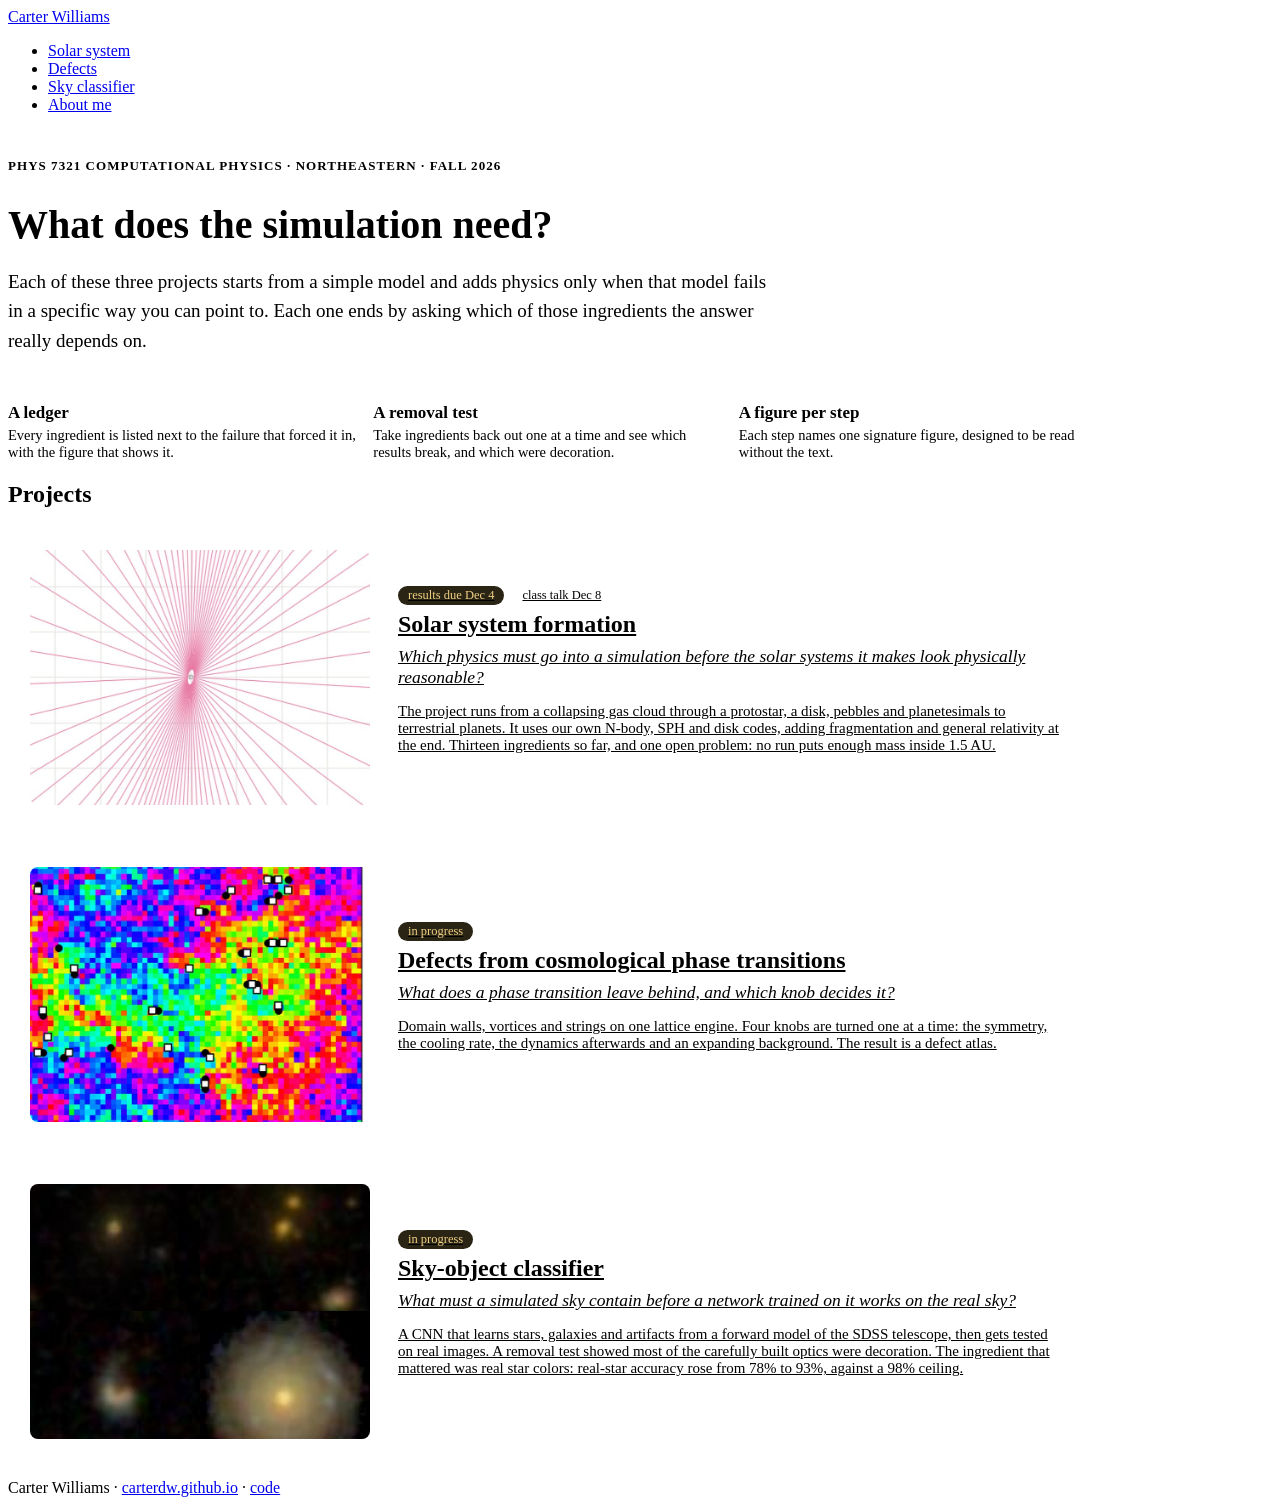
==== index.html @ 54fa2f17 "Match the academic site's space theme: navy starfield, cosmic-web banner behind each page header, br" ====
<!doctype html>
<html lang="en">
<head>
  <meta charset="utf-8">
  <meta name="viewport" content="width=device-width, initial-scale=1">
  <!-- LAUNCH: delete this line on every page to let search engines list the site -->
  <meta name="robots" content="noindex">
  <title>Computational Physics Portfolio</title>
  <meta name="description" content="Three computational physics projects by Carter Williams: solar system formation, defects from phase transitions, and a sky-object classifier.">
  <link rel="preconnect" href="https://fonts.googleapis.com">
  <link rel="preconnect" href="https://fonts.gstatic.com" crossorigin>
  <link href="https://fonts.googleapis.com/css2?family=Inter:wght@400;500;600&family=Source+Serif+4:ital,opsz,wght@0,8..60,600;1,8..60,500&display=swap" rel="stylesheet">
  <link rel="stylesheet" href="/assets/style.css">
  <link rel="stylesheet" href="assets/portfolio.css">
</head>
<body class="space">

<nav class="nav">
  <div class="nav-inner">
    <a class="brand" href="/">Carter Williams</a>
    <ul>
      <li><a href="solar-system/">Solar system</a></li>
      <li><a href="defects/">Defects</a></li>
      <li><a href="sky-classifier/">Sky classifier</a></li>
      <li><a href="/">About me</a></li>
    </ul>
  </div>
</nav>

<main class="wide">

  <header class="page-hero">
    <div class="kicker">PHYS 7321 Computational Physics · Northeastern · Fall 2026</div>
    <h1>What does the simulation need?</h1>
    <p class="lede">
      Each of these three projects starts from a simple model and adds physics only when that
      model fails in a specific way you can point to. Each one ends by asking which of those
      ingredients the answer really depends on.
    </p>
  </header>

  <section>
    <div class="method">
      <div>
        <h3>A ledger</h3>
        <p>Every ingredient is listed next to the failure that forced it in, with the figure that shows it.</p>
      </div>
      <div>
        <h3>A removal test</h3>
        <p>Take ingredients back out one at a time and see which results break, and which were decoration.</p>
      </div>
      <div>
        <h3>A figure per step</h3>
        <p>Each step names one signature figure, designed to be read without the text.</p>
      </div>
    </div>
  </section>

  <section>
    <h2>Projects</h2>

    <a class="project" href="solar-system/">
      <img src="assets/thumb-solar.jpg" alt="Fragments radiating from a super-catastrophic collision in the N-body code">
      <div>
        <div class="meta"><span class="chip running">results due Dec 4</span><span class="chip">class talk Dec 8</span></div>
        <h3>Solar system formation</h3>
        <div class="q">Which physics must go into a simulation before the solar systems it makes look physically reasonable?</div>
        <p>The project runs from a collapsing gas cloud through a protostar, a disk, pebbles and planetesimals to
           terrestrial planets. It uses our own N-body, SPH and disk codes, adding fragmentation and general relativity
           at the end. Thirteen ingredients so far, and one open problem: no run puts enough mass inside 1.5 AU.</p>
      </div>
    </a>

    <a class="project" href="defects/">
      <img src="assets/thumb-defects.jpg" alt="XY spin field coloured by angle with vortices marked">
      <div>
        <div class="meta"><span class="chip running">in progress</span></div>
        <h3>Defects from cosmological phase transitions</h3>
        <div class="q">What does a phase transition leave behind, and which knob decides it?</div>
        <p>Domain walls, vortices and strings on one lattice engine. Four knobs are turned one at a time: the symmetry,
           the cooling rate, the dynamics afterwards and an expanding background. The result is a defect atlas.</p>
      </div>
    </a>

    <a class="project" href="sky-classifier/">
      <img src="assets/thumb-classifier.jpg" alt="SDSS galaxy cutouts">
      <div>
        <div class="meta"><span class="chip running">in progress</span></div>
        <h3>Sky-object classifier</h3>
        <div class="q">What must a simulated sky contain before a network trained on it works on the real sky?</div>
        <p>A CNN that learns stars, galaxies and artifacts from a forward model of the SDSS telescope, then gets tested
           on real images. A removal test showed most of the carefully built optics were decoration. The ingredient that
           mattered was real star colors: real-star accuracy rose from 78% to 93%, against a 98% ceiling.</p>
      </div>
    </a>
  </section>

</main>

<footer>
  <span>Carter Williams · <a href="/">carterdw.github.io</a> · <a href="https://github.com/CarterDW/COMP2026/tree/Carter-Williams/agentic">code</a></span>
</footer>
</body>
</html>
---- assets/portfolio.css ----
/* Portfolio-only components. Base tokens and layout come from the academic site's
   /assets/style.css, so both sites share one look. */

main.wide { max-width: 1080px; }
.nav-inner, footer { max-width: 1080px; }

.crumb { font-size: 14px; color: var(--muted); padding-top: 28px; }
.crumb a { color: var(--muted); }

.page-hero { padding-top: 28px; max-width: 760px; }
.kicker {
  font-size: 13px; letter-spacing: .08em; text-transform: uppercase;
  color: var(--accent); font-weight: 600; margin-bottom: 10px;
}
.page-hero h1 { font-size: 40px; margin-bottom: 14px; }
.lede { font-size: 19px; line-height: 1.55; color: var(--text); }
.prose { max-width: 760px; }

/* status chips */
.chip {
  display: inline-block; font-size: 12.5px; font-weight: 500;
  padding: 2px 10px; border-radius: 999px; border: 1px solid var(--line);
  color: var(--muted); background: var(--surface); white-space: nowrap;
}
.chip.done { color: #1f7a4d; border-color: #9fd3b6; background: #eaf7f0; }
.chip.running { color: #8a5a00; border-color: #e8cf8f; background: #fdf5e1; }
.chip.next { color: var(--muted); }
@media (prefers-color-scheme: dark) {
  :root:not([data-theme="light"]) .chip.done { color: #8fdcb2; border-color: #2f5e45; background: #173126; }
  :root:not([data-theme="light"]) .chip.running { color: #f0cf84; border-color: #5e4c22; background: #2e2716; }
}
:root[data-theme="dark"] .chip.done { color: #8fdcb2; border-color: #2f5e45; background: #173126; }
:root[data-theme="dark"] .chip.running { color: #f0cf84; border-color: #5e4c22; background: #2e2716; }

/* hub: three-part method */
.method { display: grid; grid-template-columns: repeat(3, 1fr); gap: 16px; }
.method div { border-top: 2px solid var(--accent); padding-top: 12px; }
.method h3 { font-size: 17px; margin-bottom: 4px; }
.method p { font-size: 14.5px; color: var(--muted); margin: 0; }

/* hub: project panels */
.project {
  display: grid; grid-template-columns: 340px 1fr; gap: 28px; align-items: center;
  padding: 22px; margin-bottom: 18px;
  border: 1px solid var(--line); border-radius: var(--radius); background: var(--surface);
  color: var(--text);
  transition: border-color .15s ease, transform .15s ease;
}
.project:hover { border-color: var(--accent); text-decoration: none; transform: translateY(-2px); }
.project img { width: 100%; aspect-ratio: 4 / 3; object-fit: cover; border-radius: 8px; background: #fff; }
.project h3 { font-size: 24px; margin: 6px 0 8px; }
.project .q { font-family: var(--serif); font-size: 17.5px; font-style: italic; margin-bottom: 10px; }
.project p { color: var(--muted); font-size: 15px; }
.project .meta { display: flex; gap: 8px; flex-wrap: wrap; align-items: center; }

/* ledger grid */
.ledger { display: grid; grid-template-columns: repeat(auto-fill, minmax(230px, 1fr)); gap: 12px; }
.ledger .row {
  border: 1px solid var(--line); border-radius: var(--radius); background: var(--surface);
  padding: 14px 16px; display: flex; flex-direction: column; gap: 6px;
}
.ledger .row.new { border-color: var(--accent); box-shadow: inset 3px 0 0 var(--accent); }
.ledger .rung { font-size: 12.5px; color: var(--muted); display: flex; justify-content: space-between; gap: 8px; }
.ledger .ing { font-weight: 600; line-height: 1.35; }
.ledger .fail { font-size: 14px; color: var(--muted); line-height: 1.45; }
.ledger .fail b { color: var(--text); font-weight: 500; }

/* figures */
.fig { margin: 0 0 36px; }
.fig a.zoom { display: block; border: 1px solid var(--line); border-radius: var(--radius); overflow: hidden; background: #fff; }
.fig img { width: 100%; }
.fig figcaption { font-size: 14.5px; color: var(--muted); margin-top: 10px; max-width: 820px; }
.fig figcaption b { color: var(--text); font-weight: 600; }
.step-head { display: flex; align-items: baseline; gap: 12px; flex-wrap: wrap; margin-bottom: 10px; }
.step-head h3 { font-size: 21px; }

.two { display: grid; grid-template-columns: 1fr 1fr; gap: 16px; }
.movies { display: grid; grid-template-columns: repeat(3, 1fr); gap: 16px; }
.movies .fig { margin: 0; }
.movies img { aspect-ratio: 4 / 3; object-fit: contain; background: #fff; }

/* callouts */
.callout {
  border-left: 3px solid var(--accent); background: var(--accent-soft);
  padding: 14px 18px; border-radius: 0 var(--radius) var(--radius) 0; margin: 8px 0 24px;
}
.callout p:last-child { margin: 0; }

/* steps still to come */
.todo-list { list-style: none; padding: 0; margin: 0; }
.todo-list li { display: grid; grid-template-columns: 90px 1fr; gap: 14px; padding: 10px 0; border-bottom: 1px dashed var(--line); }
.todo-list li:last-child { border-bottom: 0; }

table.knobs { width: 100%; border-collapse: collapse; font-size: 15px; }
table.knobs th, table.knobs td { text-align: left; padding: 9px 10px; border-bottom: 1px solid var(--line); vertical-align: top; }
table.knobs th { color: var(--muted); font-weight: 500; font-size: 13.5px; }

.stat-row { display: grid; grid-template-columns: repeat(4, 1fr); gap: 12px; margin: 8px 0 28px; }
.stat { border: 1px solid var(--line); border-radius: var(--radius); background: var(--surface); padding: 12px 14px; }
.stat .v { font: 600 26px/1.2 var(--serif); }
.stat .l { font-size: 13px; color: var(--muted); }

@media (max-width: 760px) {
  .page-hero h1 { font-size: 30px; }
  .lede { font-size: 17px; }
  .method, .two, .movies { grid-template-columns: 1fr; }
  .project { grid-template-columns: 1fr; gap: 16px; padding: 16px; }
  .stat-row { grid-template-columns: 1fr 1fr; }
  .todo-list li { grid-template-columns: 1fr; gap: 4px; }
  table.knobs { font-size: 14px; }
}

/* space theme (body.space, set on every page): dark versions of the light-only colors */
body.space .chip { background: rgba(255, 255, 255, .04); }
body.space .chip.done { color: #8fdcb2; border-color: #2f5e45; background: #132a22; }
body.space .chip.running { color: #f0cf84; border-color: #5e4c22; background: #2a2414; }
body.space .fig a.zoom { border-color: rgba(255, 255, 255, .12); }   /* figures stay on white: matplotlib output */
body.space .project:hover, body.space .card:hover { border-color: var(--accent); }
body.space .method div { border-top-color: var(--accent); }
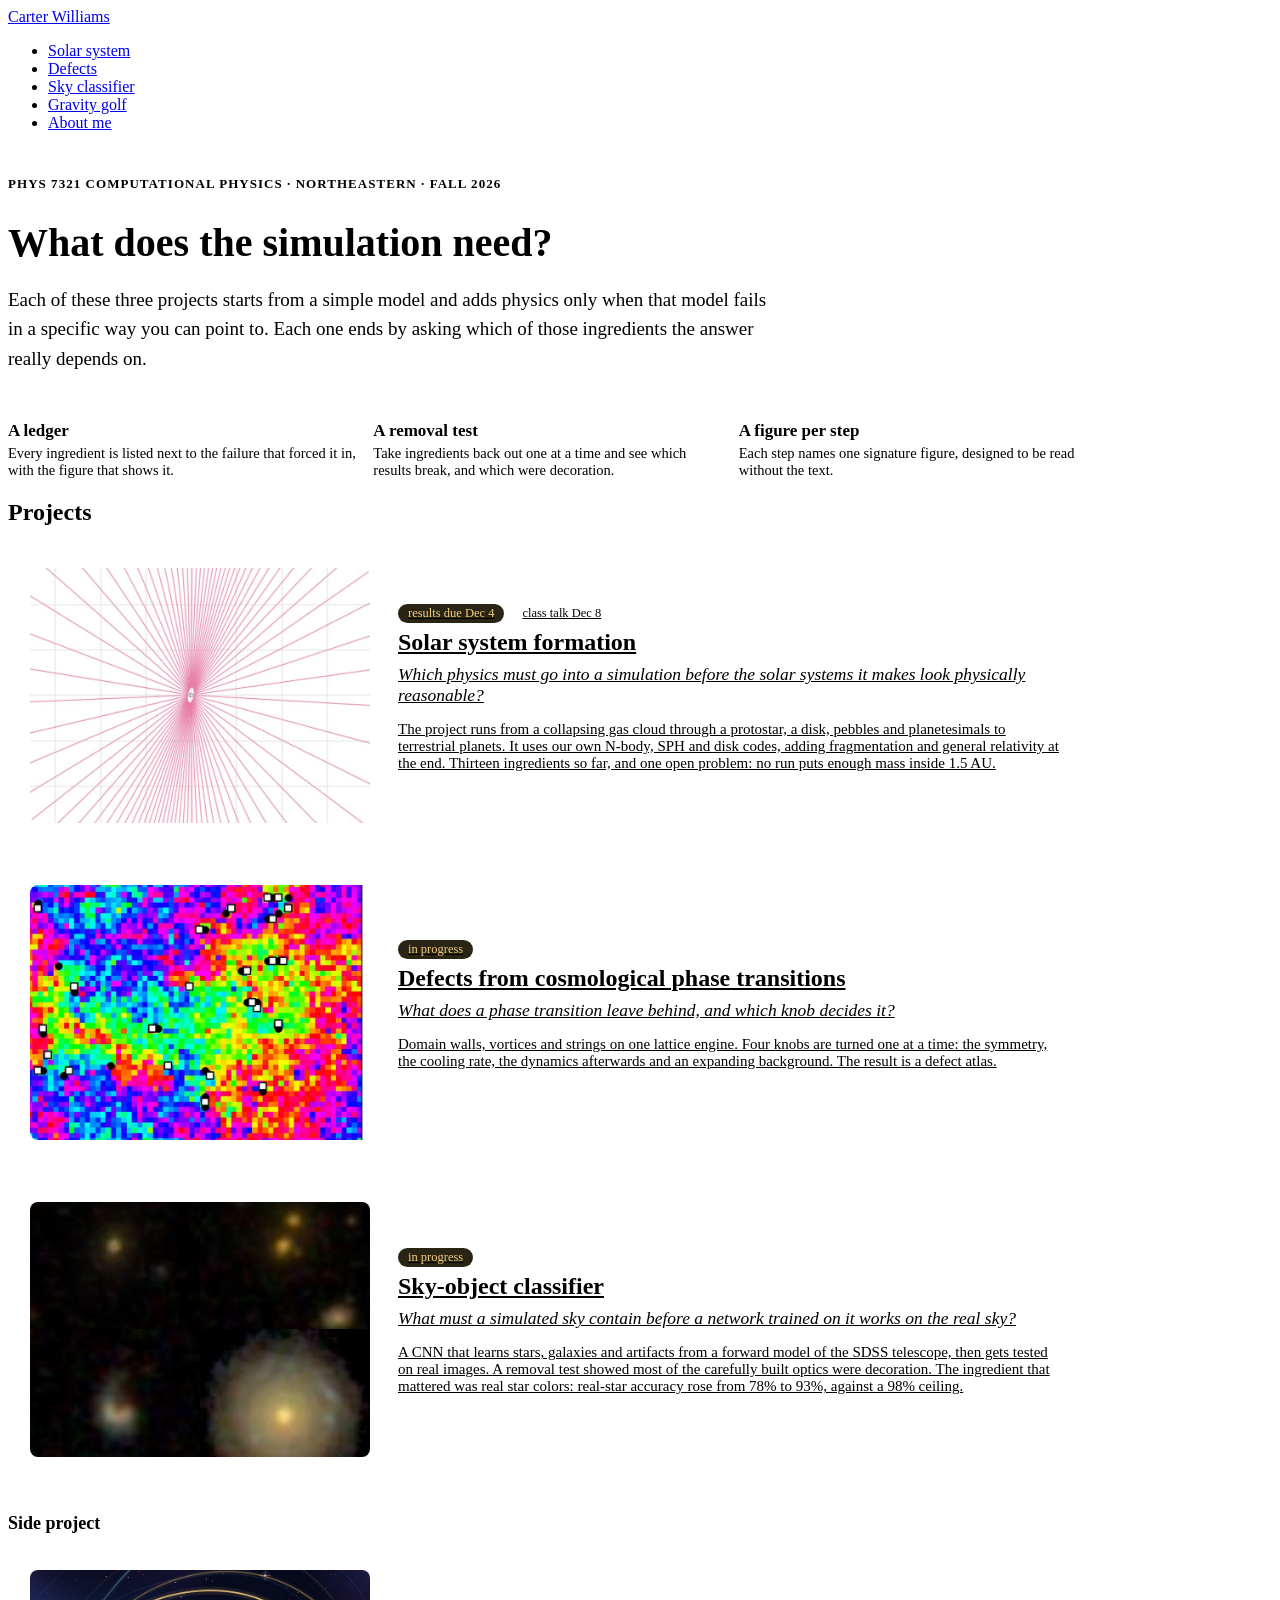
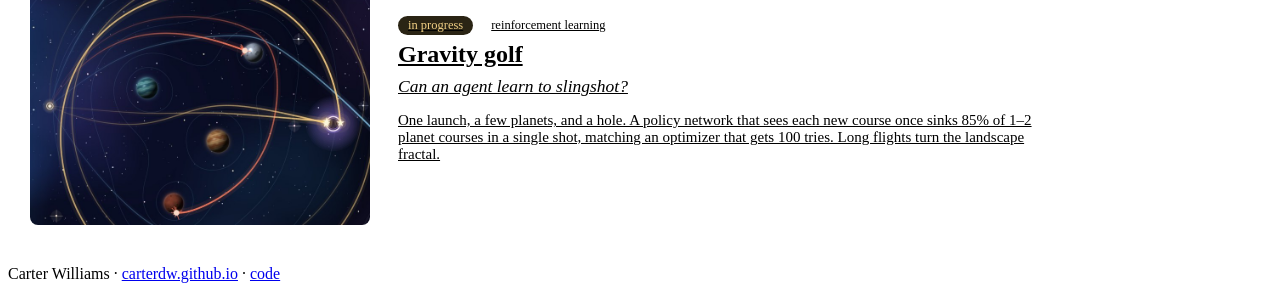
==== commit e63cd3aa: "Add gravity golf as a side-project page (landscape, fractal boundary, CMA-ES baseline, one-shot poli" ====
--- a/index.html
+++ b/index.html
@@ -22,6 +22,7 @@
       <li><a href="solar-system/">Solar system</a></li>
       <li><a href="defects/">Defects</a></li>
       <li><a href="sky-classifier/">Sky classifier</a></li>
+      <li><a href="gravity-golf/">Gravity golf</a></li>
       <li><a href="/">About me</a></li>
     </ul>
   </div>
@@ -93,6 +94,18 @@
            mattered was real star colors: real-star accuracy rose from 78% to 93%, against a 98% ceiling.</p>
       </div>
     </a>
+
+    <h3 class="subhead">Side project</h3>
+    <a class="project" href="gravity-golf/">
+      <img src="assets/thumb-golf.jpg" alt="A rendered gravity golf course with looping shots around four planets">
+      <div>
+        <div class="meta"><span class="chip running">in progress</span><span class="chip">reinforcement learning</span></div>
+        <h3>Gravity golf</h3>
+        <div class="q">Can an agent learn to slingshot?</div>
+        <p>One launch, a few planets, and a hole. A policy network that sees each new course once sinks 85% of 1–2 planet
+           courses in a single shot, matching an optimizer that gets 100 tries. Long flights turn the landscape fractal.</p>
+      </div>
+    </a>
   </section>
 
 </main>
--- a/assets/portfolio.css
+++ b/assets/portfolio.css
@@ -77,7 +77,7 @@
 .two { display: grid; grid-template-columns: 1fr 1fr; gap: 16px; }
 .movies { display: grid; grid-template-columns: repeat(3, 1fr); gap: 16px; }
 .movies .fig { margin: 0; }
-.movies img { aspect-ratio: 4 / 3; object-fit: contain; background: #fff; }
+.movies img, .movies video { aspect-ratio: 4 / 3; object-fit: contain; background: #fff; width: 100%; display: block; }
 
 /* callouts */
 .callout {
@@ -117,3 +117,5 @@
 body.space .fig a.zoom { border-color: rgba(255, 255, 255, .12); }   /* figures stay on white: matplotlib output */
 body.space .project:hover, body.space .card:hover { border-color: var(--accent); }
 body.space .method div { border-top-color: var(--accent); }
+
+.subhead { font-size: 18px; color: var(--muted); margin: 34px 0 14px; font-weight: 600; }
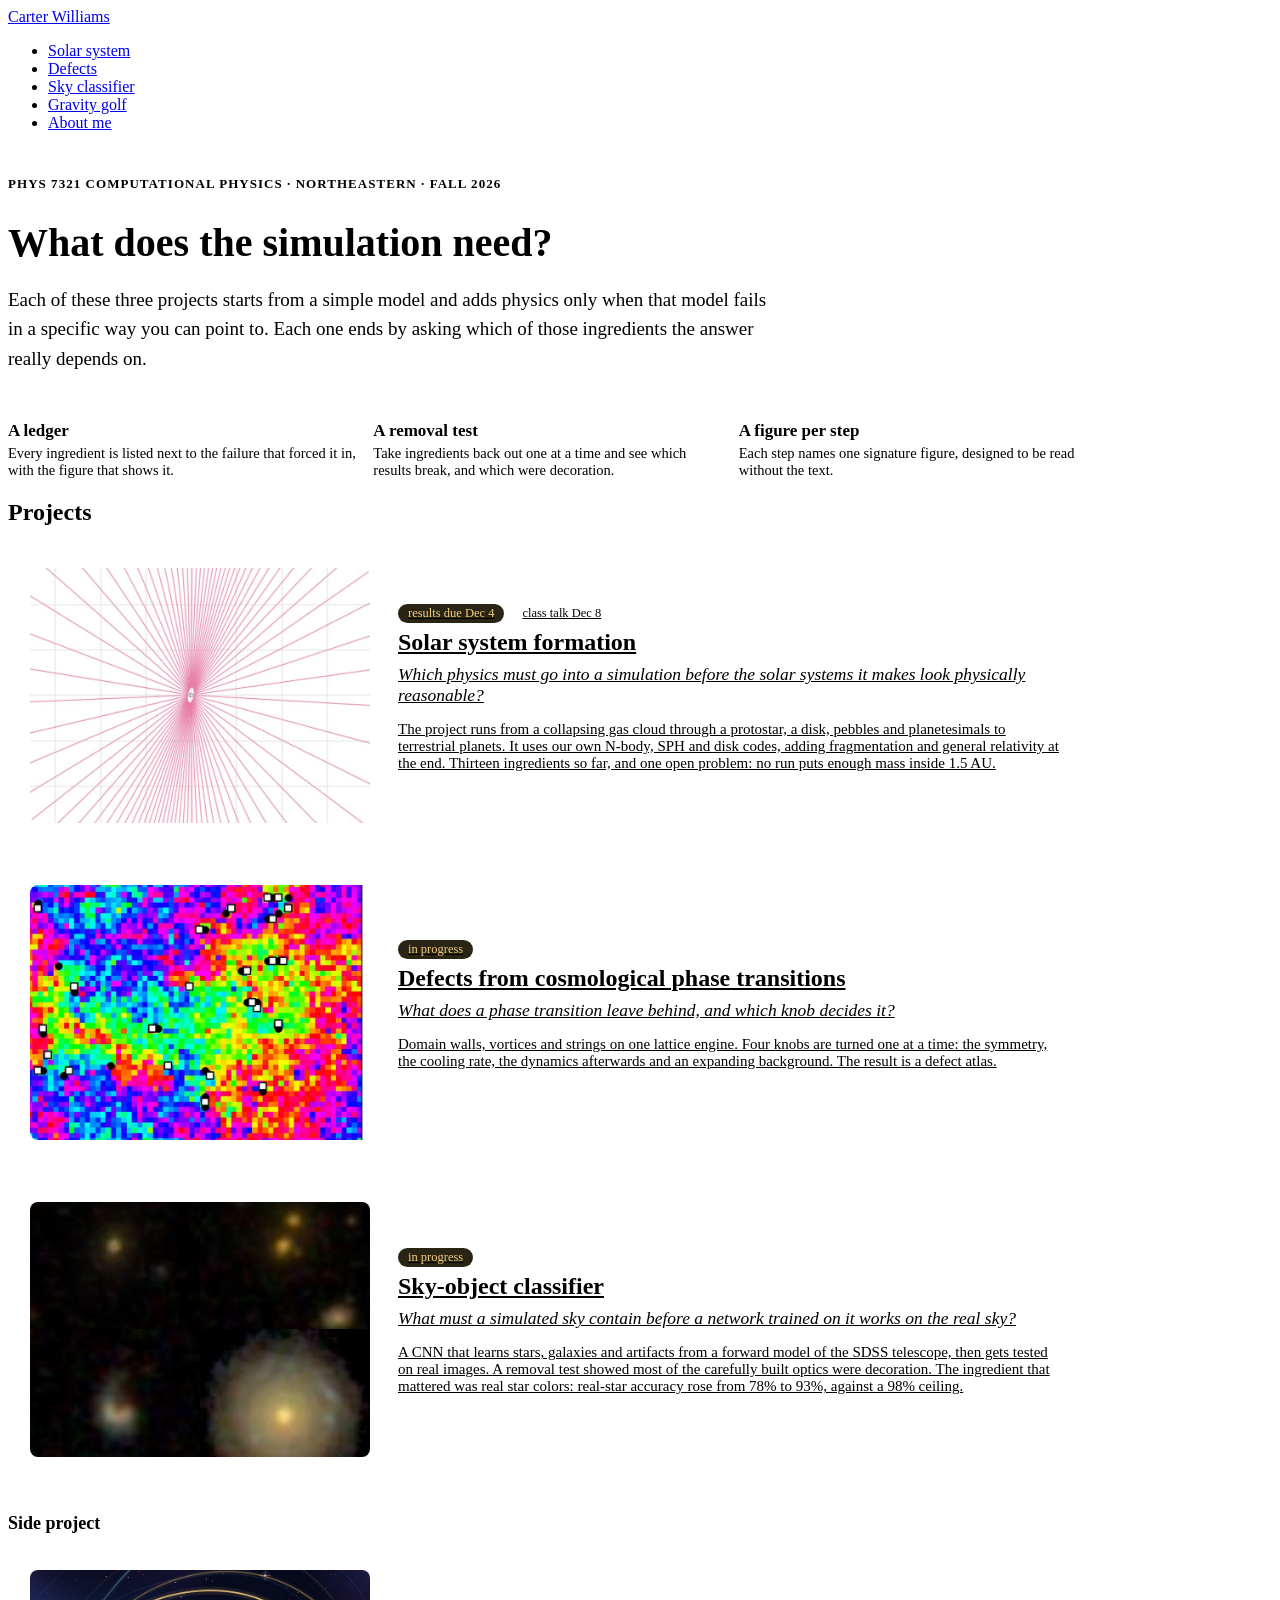
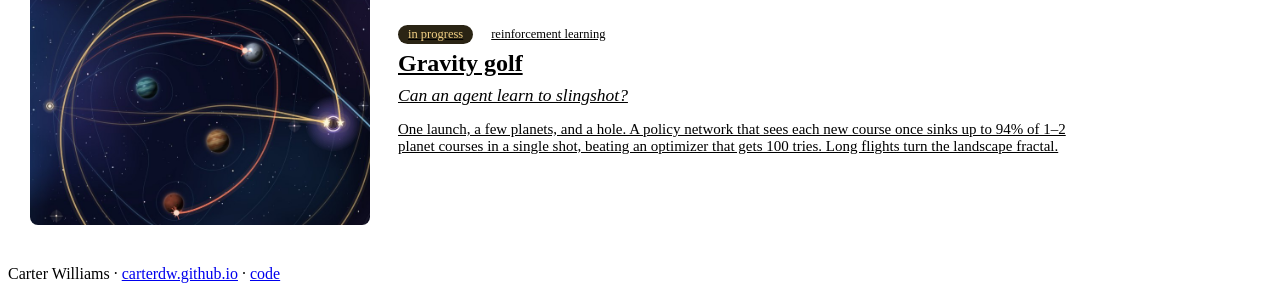
==== commit dab9181e: "Sky classifier: the anomaly hunt. Gravity golf: three wide seeds (85-94%). The sky-classifier page g" ====
--- a/index.html
+++ b/index.html
@@ -102,8 +102,8 @@
         <div class="meta"><span class="chip running">in progress</span><span class="chip">reinforcement learning</span></div>
         <h3>Gravity golf</h3>
         <div class="q">Can an agent learn to slingshot?</div>
-        <p>One launch, a few planets, and a hole. A policy network that sees each new course once sinks 85% of 1–2 planet
-           courses in a single shot, matching an optimizer that gets 100 tries. Long flights turn the landscape fractal.</p>
+        <p>One launch, a few planets, and a hole. A policy network that sees each new course once sinks up to 94% of 1–2 planet
+           courses in a single shot, beating an optimizer that gets 100 tries. Long flights turn the landscape fractal.</p>
       </div>
     </a>
   </section>
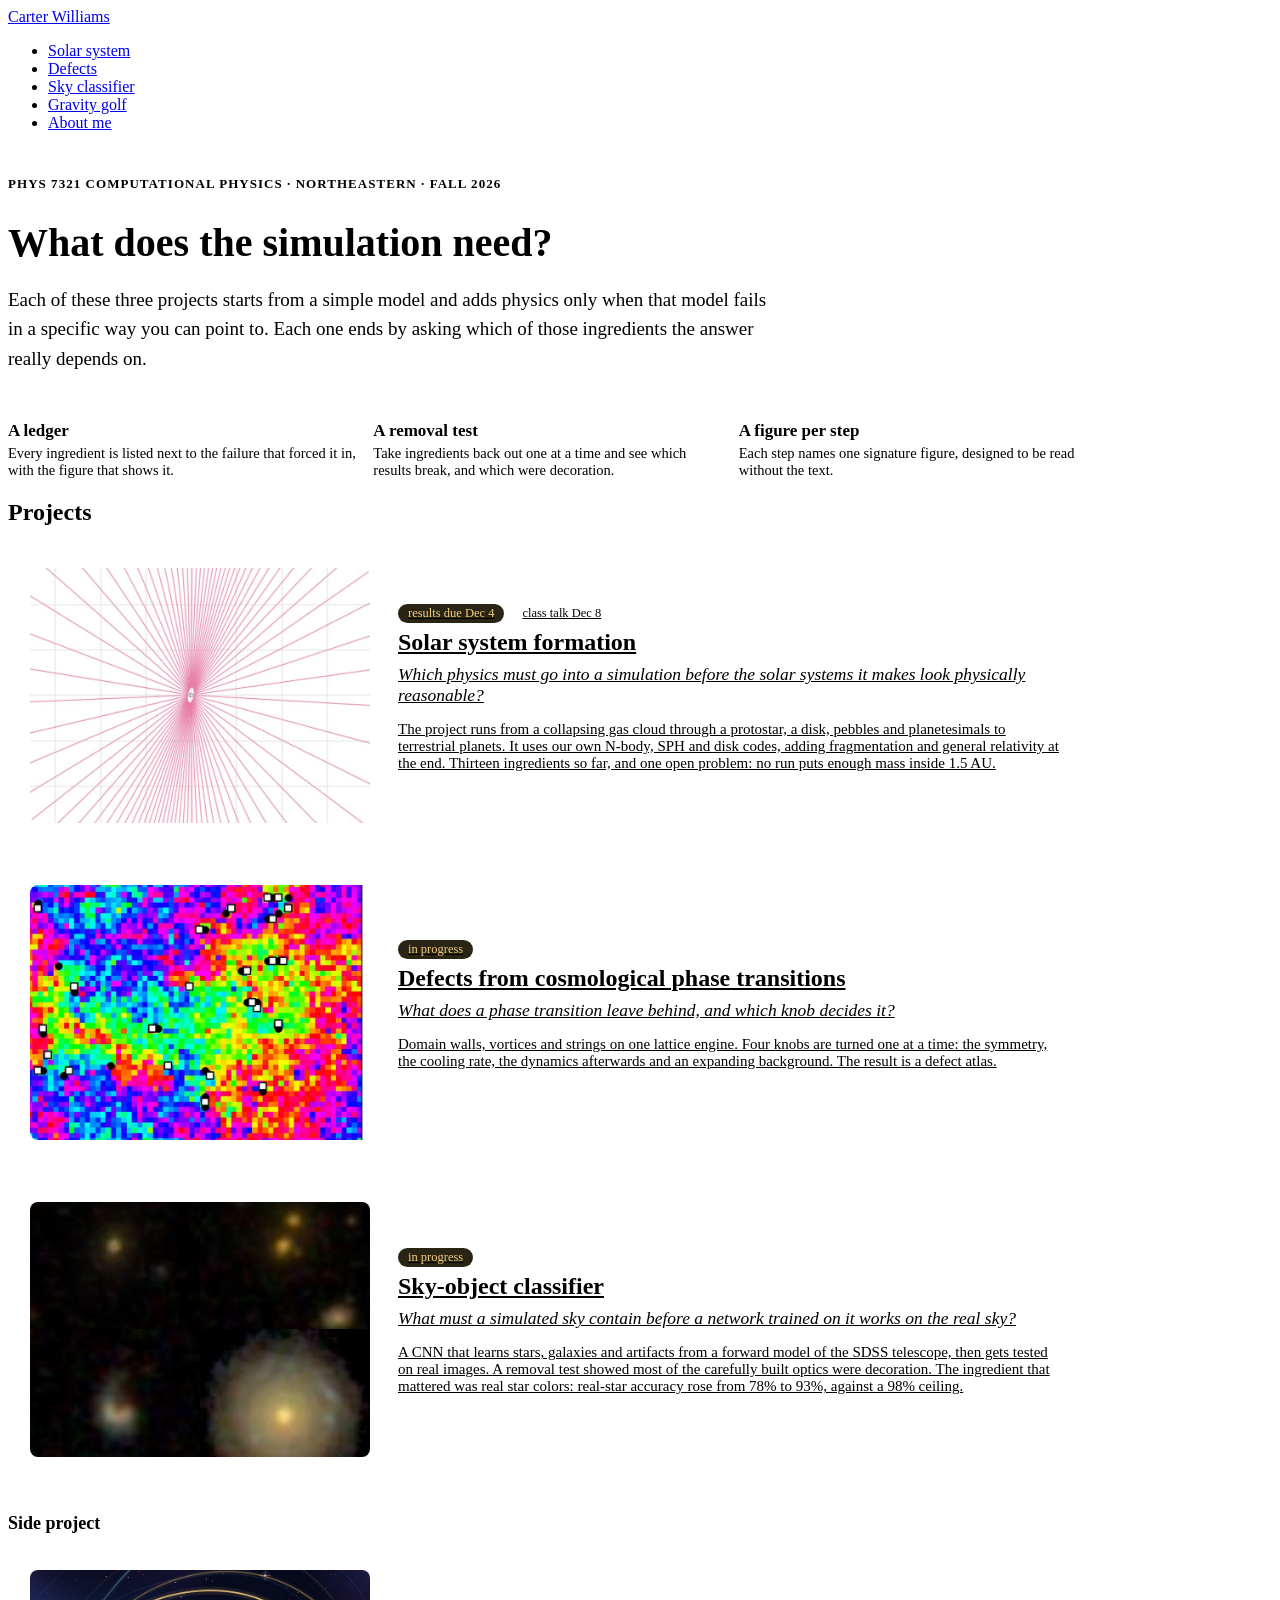
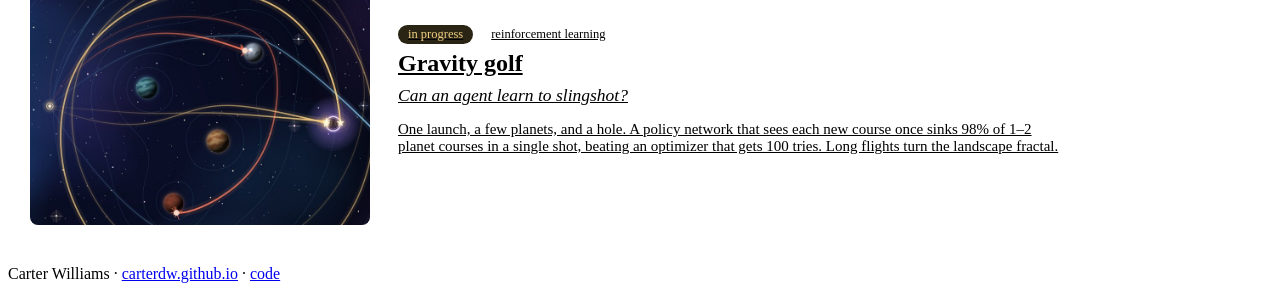
==== commit 76dcbc49: "Gravity golf: step 3 done. Long-flight game: 98% of 1-2 planet courses in one shot; robust-basin fig" ====
--- a/index.html
+++ b/index.html
@@ -102,7 +102,7 @@
         <div class="meta"><span class="chip running">in progress</span><span class="chip">reinforcement learning</span></div>
         <h3>Gravity golf</h3>
         <div class="q">Can an agent learn to slingshot?</div>
-        <p>One launch, a few planets, and a hole. A policy network that sees each new course once sinks up to 94% of 1–2 planet
+        <p>One launch, a few planets, and a hole. A policy network that sees each new course once sinks 98% of 1–2 planet
            courses in a single shot, beating an optimizer that gets 100 tries. Long flights turn the landscape fractal.</p>
       </div>
     </a>
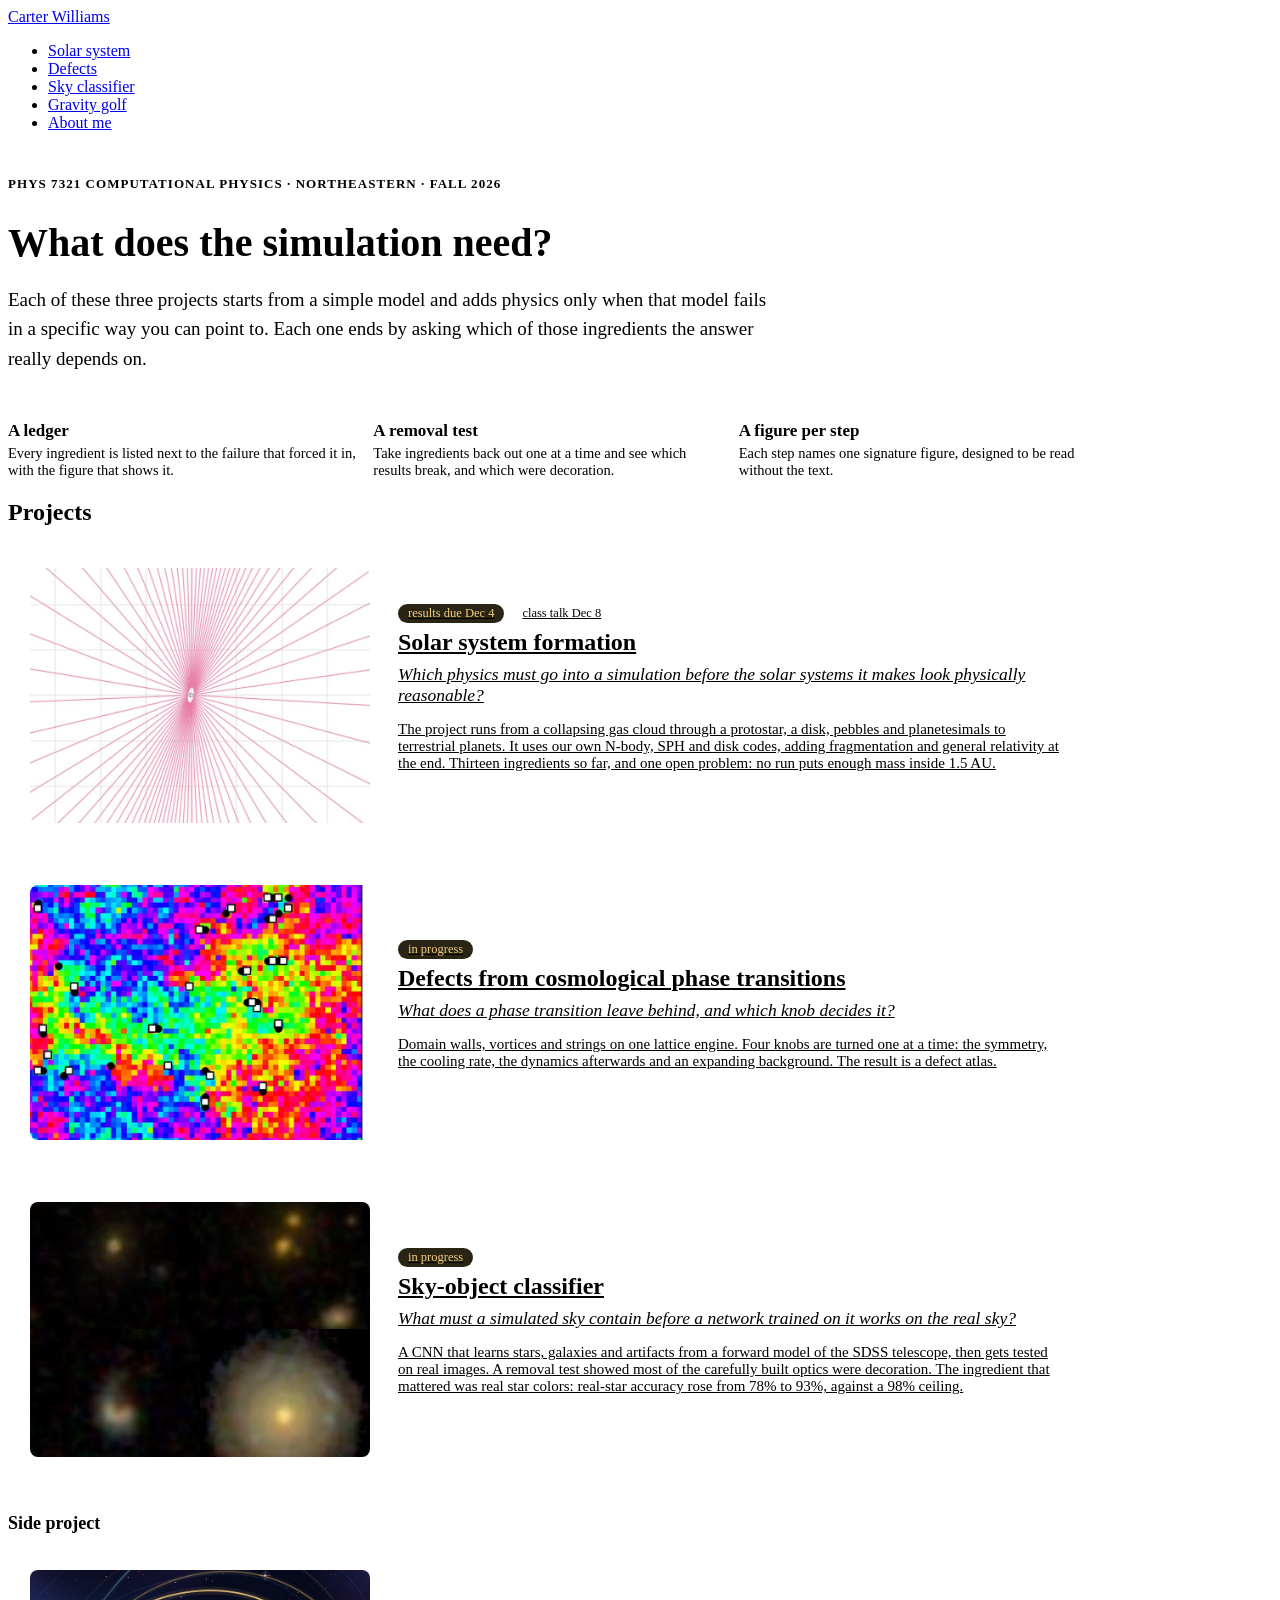
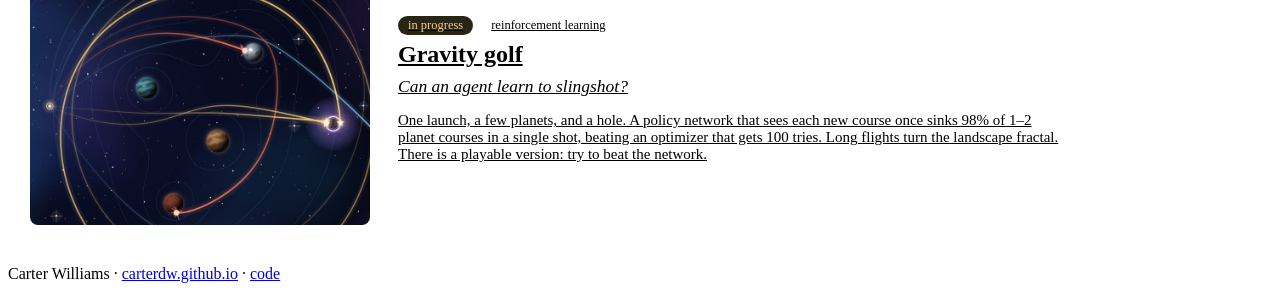
==== commit 6e7dd0d5: "Gravity golf: playable version (40 holes, drag to aim, watch the network and the optimizer) Co-Autho" ====
--- a/index.html
+++ b/index.html
@@ -103,7 +103,8 @@
         <h3>Gravity golf</h3>
         <div class="q">Can an agent learn to slingshot?</div>
         <p>One launch, a few planets, and a hole. A policy network that sees each new course once sinks 98% of 1–2 planet
-           courses in a single shot, beating an optimizer that gets 100 tries. Long flights turn the landscape fractal.</p>
+           courses in a single shot, beating an optimizer that gets 100 tries. Long flights turn the landscape fractal.
+           There is a playable version: try to beat the network.</p>
       </div>
     </a>
   </section>
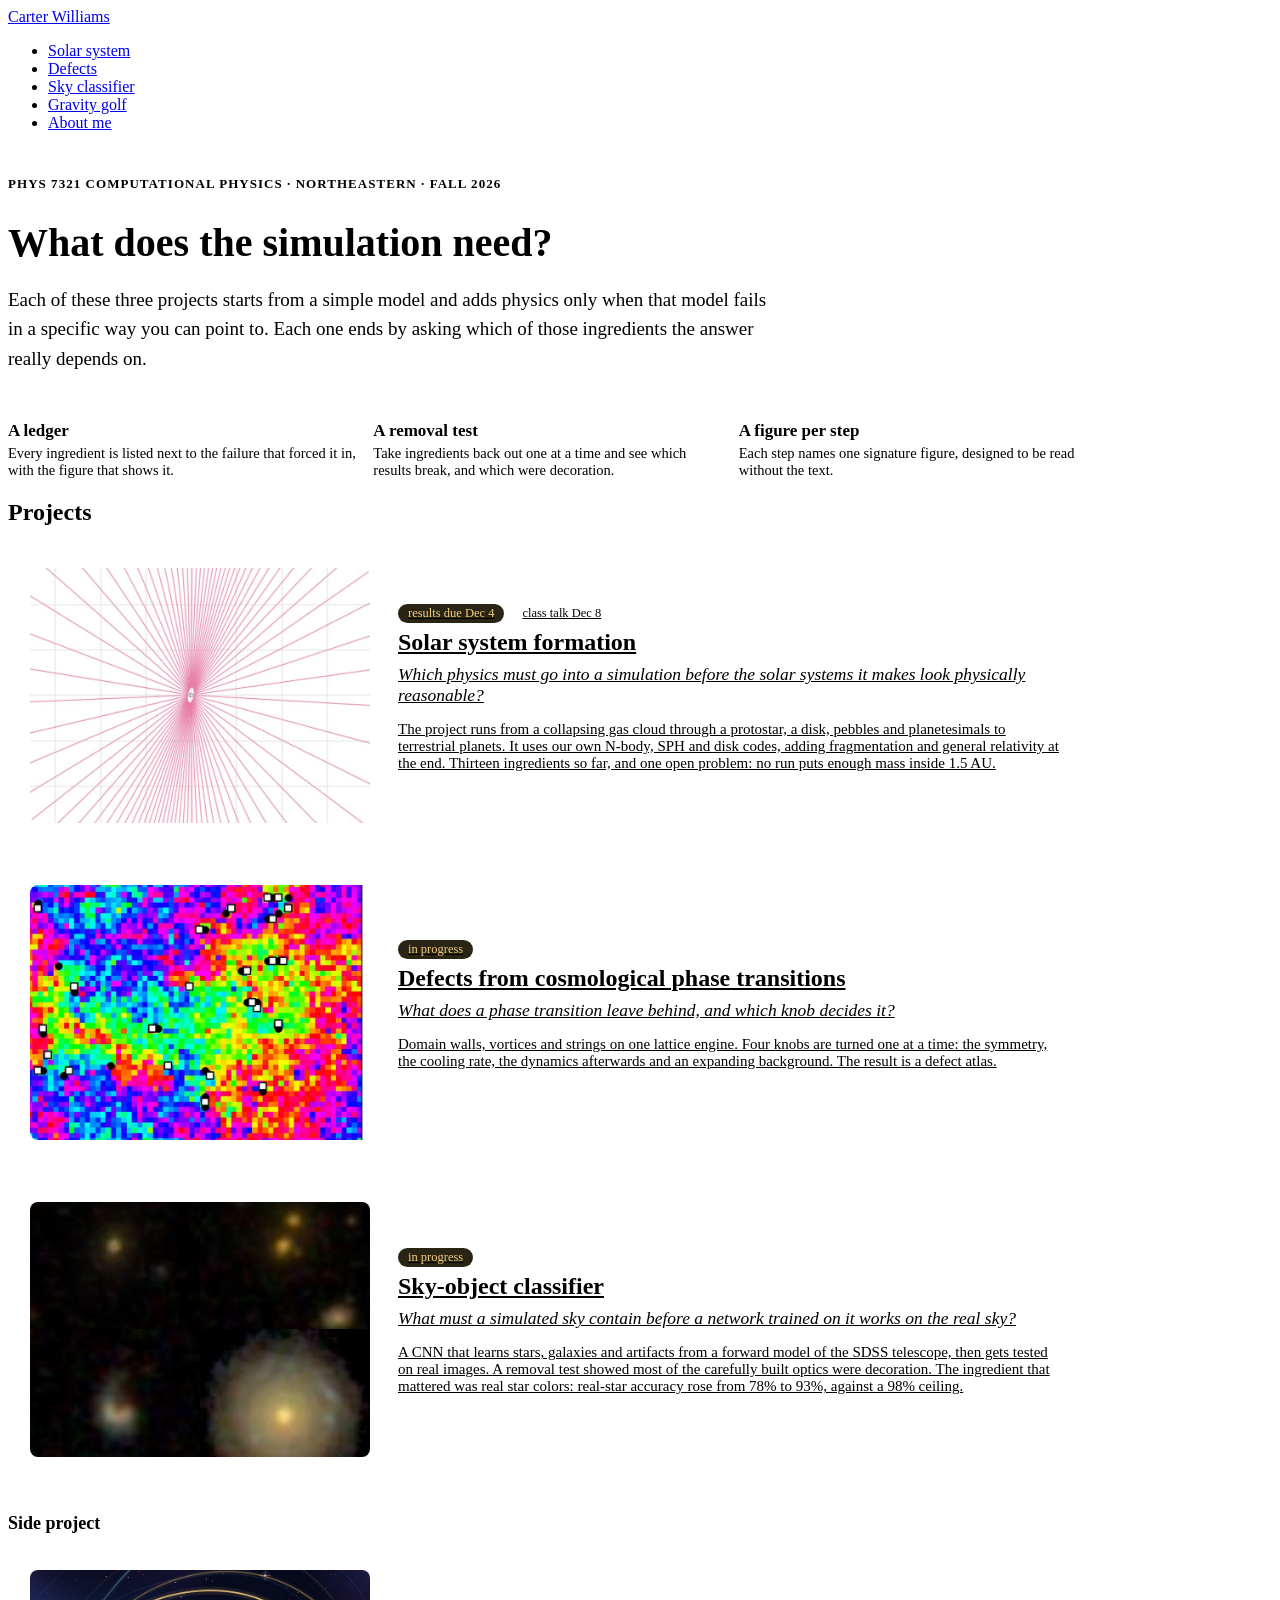
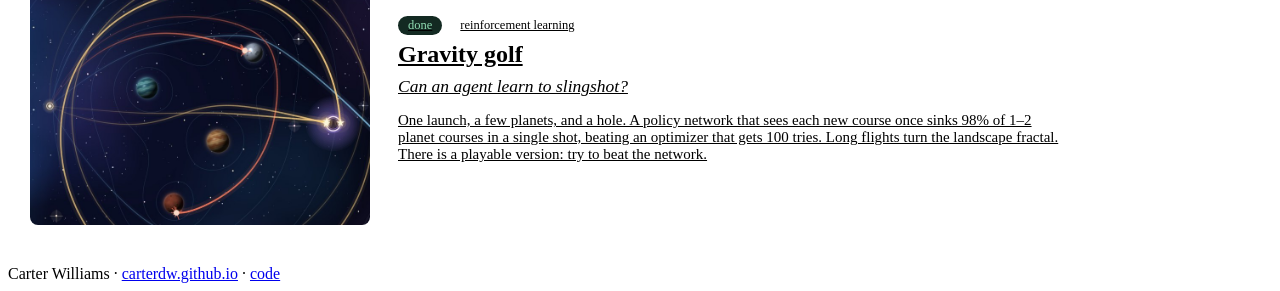
==== commit eaf859b8: "Gravity golf: the answer (one shot is worth ~100 simulations of search); project done Co-Authored-By" ====
--- a/index.html
+++ b/index.html
@@ -99,7 +99,7 @@
     <a class="project" href="gravity-golf/">
       <img src="assets/thumb-golf.jpg" alt="A rendered gravity golf course with looping shots around four planets">
       <div>
-        <div class="meta"><span class="chip running">in progress</span><span class="chip">reinforcement learning</span></div>
+        <div class="meta"><span class="chip done">done</span><span class="chip">reinforcement learning</span></div>
         <h3>Gravity golf</h3>
         <div class="q">Can an agent learn to slingshot?</div>
         <p>One launch, a few planets, and a hole. A policy network that sees each new course once sinks 98% of 1–2 planet
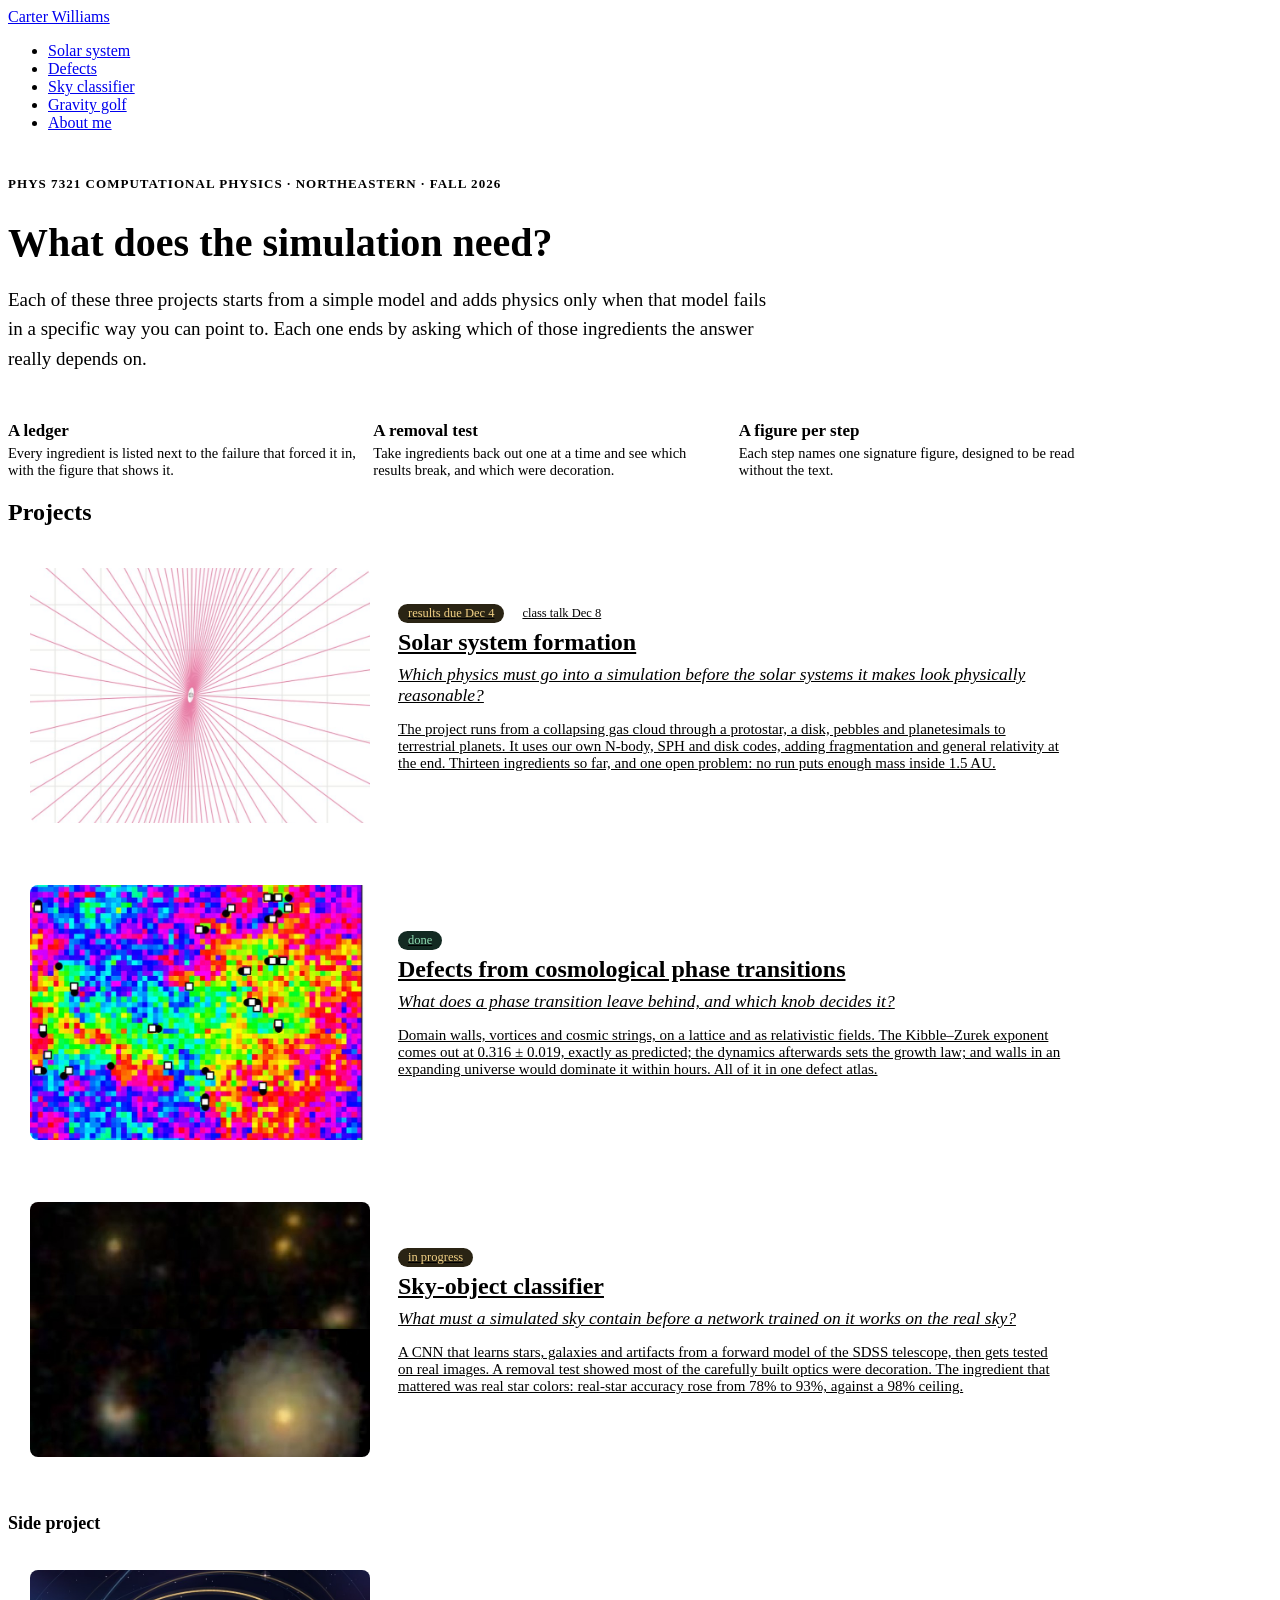
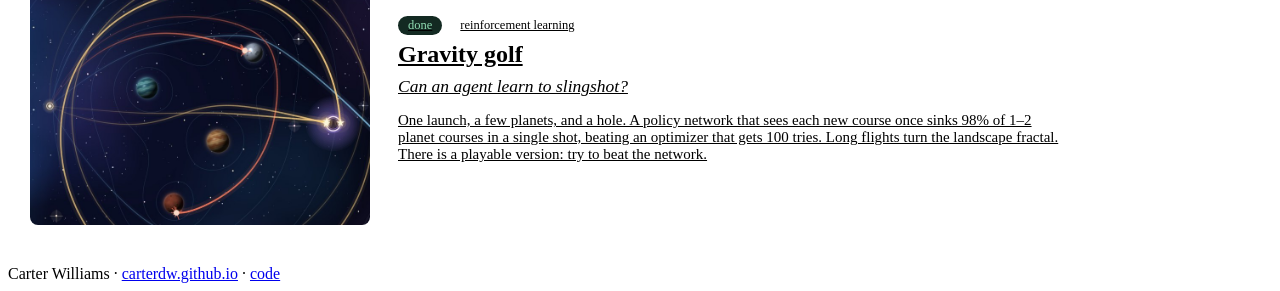
==== commit aec5946e: "Defects: the defect atlas as the landing page, with Kibble-Zurek, coarsening and cosmology pages (st" ====
--- a/index.html
+++ b/index.html
@@ -75,11 +75,12 @@
     <a class="project" href="defects/">
       <img src="assets/thumb-defects.jpg" alt="XY spin field coloured by angle with vortices marked">
       <div>
-        <div class="meta"><span class="chip running">in progress</span></div>
+        <div class="meta"><span class="chip done">done</span></div>
         <h3>Defects from cosmological phase transitions</h3>
         <div class="q">What does a phase transition leave behind, and which knob decides it?</div>
-        <p>Domain walls, vortices and strings on one lattice engine. Four knobs are turned one at a time: the symmetry,
-           the cooling rate, the dynamics afterwards and an expanding background. The result is a defect atlas.</p>
+        <p>Domain walls, vortices and cosmic strings, on a lattice and as relativistic fields. The Kibble–Zurek exponent
+           comes out at 0.316 ± 0.019, exactly as predicted; the dynamics afterwards sets the growth law; and walls in an
+           expanding universe would dominate it within hours. All of it in one defect atlas.</p>
       </div>
     </a>
 
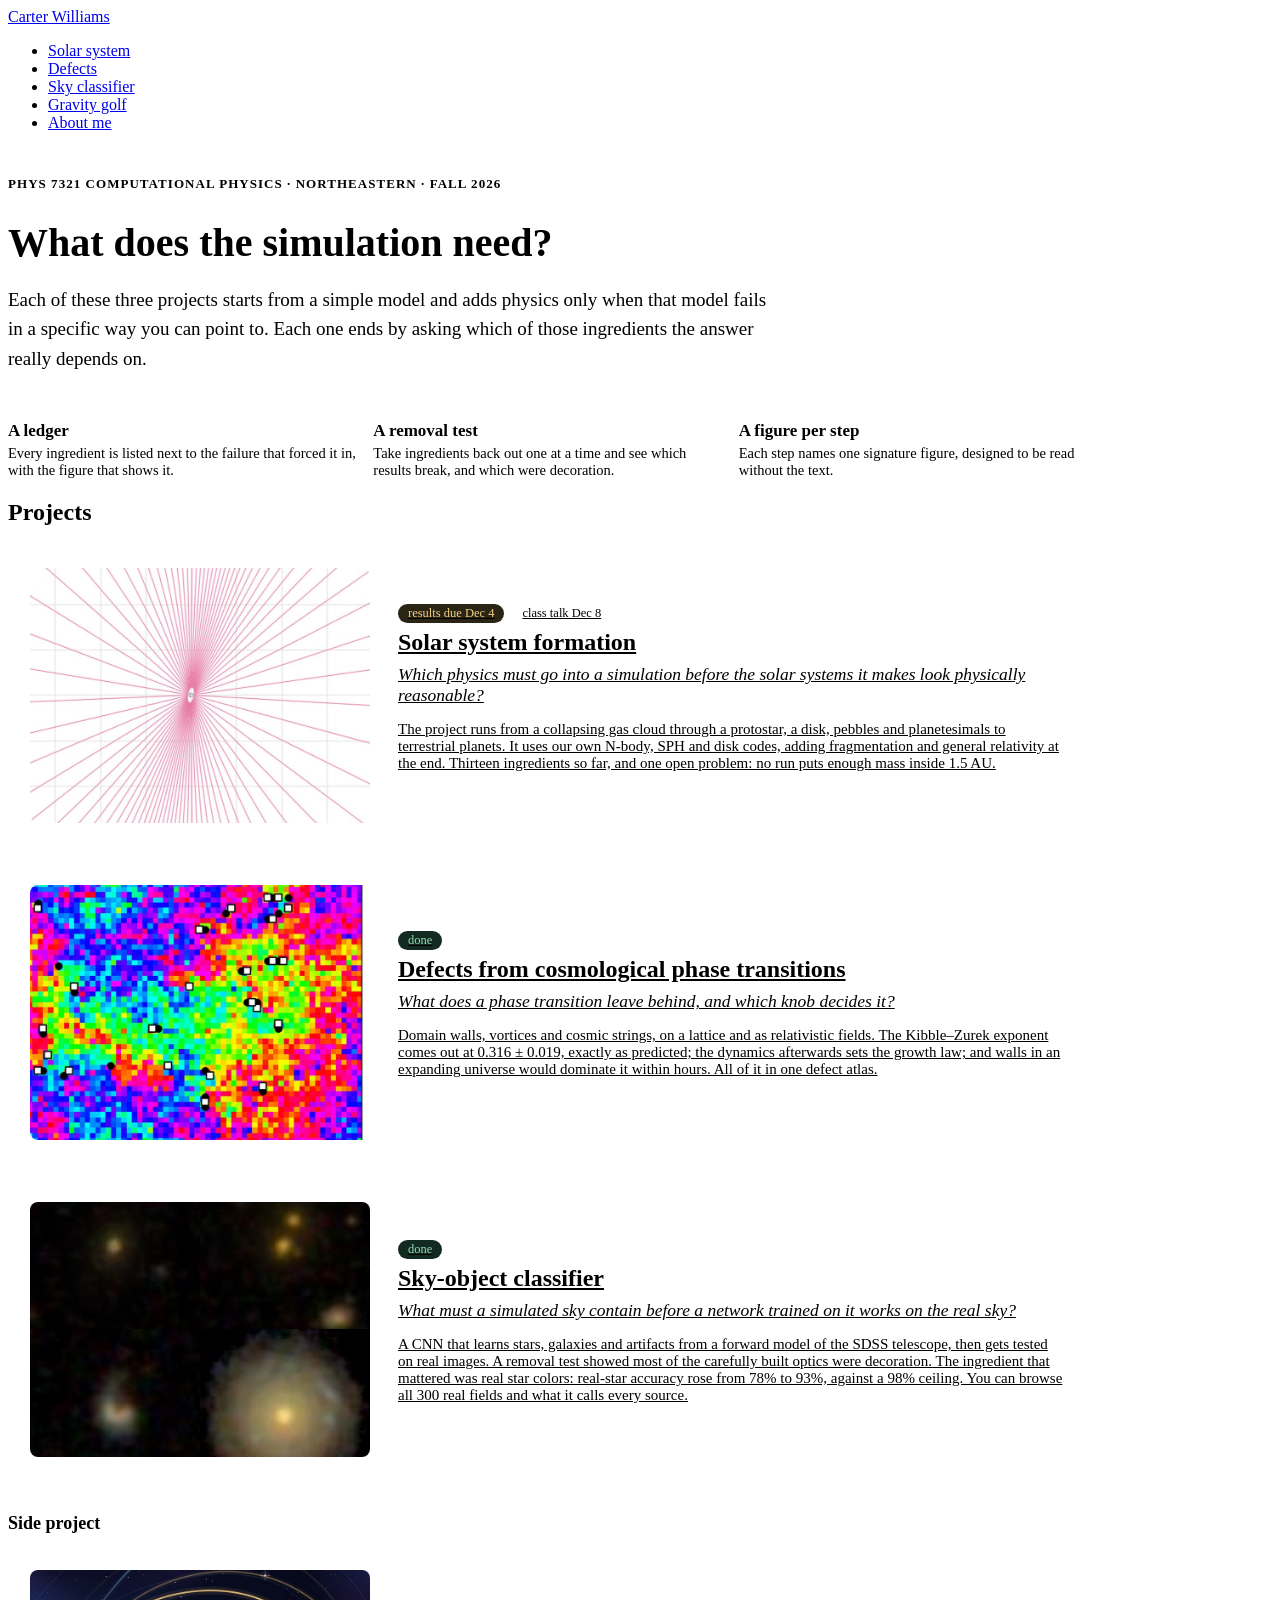
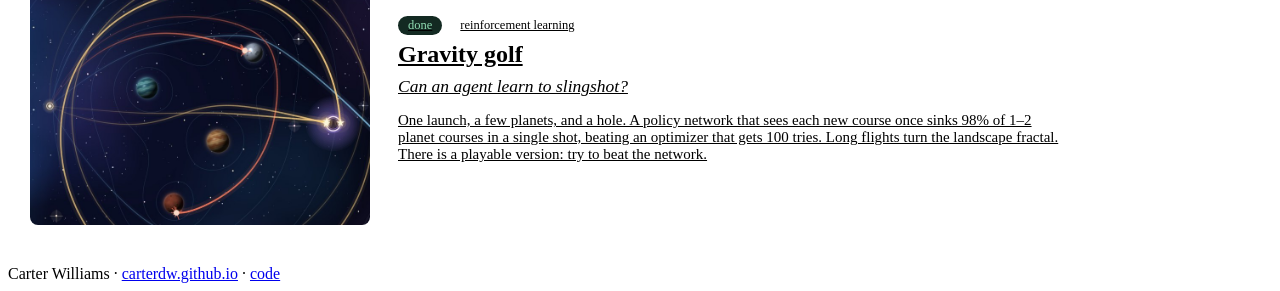
==== commit 06d30147: "Sky classifier: feature clouds; marked done on the hub with a link to the field browser Co-Authored-" ====
--- a/index.html
+++ b/index.html
@@ -87,12 +87,13 @@
     <a class="project" href="sky-classifier/">
       <img src="assets/thumb-classifier.jpg" alt="SDSS galaxy cutouts">
       <div>
-        <div class="meta"><span class="chip running">in progress</span></div>
+        <div class="meta"><span class="chip done">done</span></div>
         <h3>Sky-object classifier</h3>
         <div class="q">What must a simulated sky contain before a network trained on it works on the real sky?</div>
         <p>A CNN that learns stars, galaxies and artifacts from a forward model of the SDSS telescope, then gets tested
            on real images. A removal test showed most of the carefully built optics were decoration. The ingredient that
-           mattered was real star colors: real-star accuracy rose from 78% to 93%, against a 98% ceiling.</p>
+           mattered was real star colors: real-star accuracy rose from 78% to 93%, against a 98% ceiling. You can browse
+           all 300 real fields and what it calls every source.</p>
       </div>
     </a>
 
